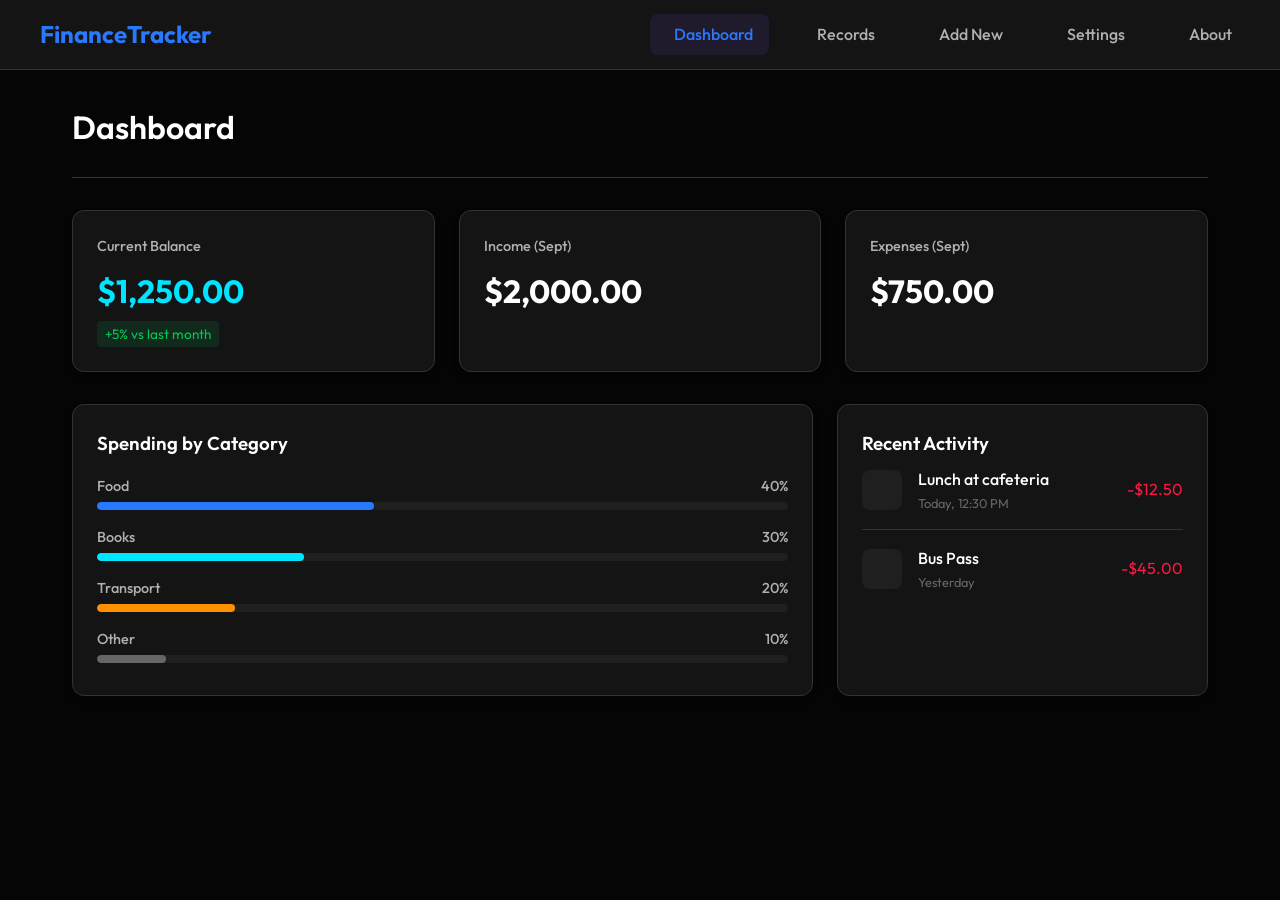
==== index.html @ 4a82b766 "feat: establish initial project structure with base HTML pages and CSS styling." ====
<!DOCTYPE html>
<html lang="en">

<head>
    <meta charset="UTF-8">
    <meta name="viewport" content="width=device-width, initial-scale=1.0">
    <meta name="description" content="A student finance tracker for budgeting and expense tracking.">
    <title>Student Finance Tracker</title>
    <link rel="stylesheet" href="styles/main.css">
    <link rel="preconnect" href="https://fonts.googleapis.com">
    <link rel="preconnect" href="https://fonts.gstatic.com" crossorigin>
    <link href="https://fonts.googleapis.com/css2?family=Outfit:wght@300;400;500;600;700&display=swap" rel="stylesheet">
</head>

<body>
    <div class="app-container">
        <!-- Navigation Sidebar/Bottom Bar -->
        <nav class="main-nav" role="navigation" aria-label="Main Navigation">
            <div class="nav-brand">
                <span class="brand-icon"></span>
                <span class="brand-text">FinanceTracker</span>
            </div>
            <ul class="nav-links">
                <li><a href="index.html" class="active" aria-current="page"><span class="icon"></span><span
                            class="label">Dashboard</span></a></li>
                <li><a href="pages/records.html"><span class="icon"></span><span class="label">Records</span></a></li>
                <li><a href="pages/add.html"><span class="icon"></span><span class="label">Add New</span></a></li>
                <li><a href="pages/settings.html"><span class="icon"></span><span class="label">Settings</span></a>
                </li>
                <li><a href="pages/about.html"><span class="icon"></span><span class="label">About</span></a></li>
            </ul>
        </nav>

        <!-- Main Content Area -->
        <main id="main-content">
            <!-- Header -->
            <header class="top-header">
                <h1>Dashboard</h1>
            </header>

            <!-- Dashboard Section -->
            <section id="dashboard" class="view-section active">
                <div class="summary-cards">
                    <div class="card summary-card balance">
                        <h3>Current Balance</h3>
                        <p class="amount">$1,250.00</p>
                        <span class="trend positive">+5% vs last month</span>
                    </div>
                    <div class="card summary-card income">
                        <h3>Income (Sept)</h3>
                        <p class="amount">$2,000.00</p>
                    </div>
                    <div class="card summary-card expense">
                        <h3>Expenses (Sept)</h3>
                        <p class="amount">$750.00</p>
                    </div>
                </div>

                <div class="charts-container">
                    <div class="card chart-card">
                        <h3>Spending by Category</h3>
                        <div class="chart-container-simple">
                            <!-- Simple Bar Chart -->
                            <div class="chart-bar-row">
                                <div class="chart-label">
                                    <span>Food</span>
                                    <span>40%</span>
                                </div>
                                <div class="chart-bar-track">
                                    <div class="chart-bar-fill food" style="width: 40%;"></div>
                                </div>
                            </div>

                            <div class="chart-bar-row">
                                <div class="chart-label">
                                    <span>Books</span>
                                    <span>30%</span>
                                </div>
                                <div class="chart-bar-track">
                                    <div class="chart-bar-fill books" style="width: 30%;"></div>
                                </div>
                            </div>

                            <div class="chart-bar-row">
                                <div class="chart-label">
                                    <span>Transport</span>
                                    <span>20%</span>
                                </div>
                                <div class="chart-bar-track">
                                    <div class="chart-bar-fill transport" style="width: 20%;"></div>
                                </div>
                            </div>

                            <div class="chart-bar-row">
                                <div class="chart-label">
                                    <span>Other</span>
                                    <span>10%</span>
                                </div>
                                <div class="chart-bar-track">
                                    <div class="chart-bar-fill other" style="width: 10%;"></div>
                                </div>
                            </div>
                        </div>
                    </div>
                    <div class="card recent-activity">
                        <h3>Recent Activity</h3>
                        <ul class="activity-list">
                            <li class="activity-item">
                                <div class="icon-box food"></div>
                                <div class="details">
                                    <span class="title">Lunch at cafeteria</span>
                                    <span class="date">Today, 12:30 PM</span>
                                </div>
                                <span class="amount negative">-$12.50</span>
                            </li>
                            <li class="activity-item">
                                <div class="icon-box transport"></div>
                                <div class="details">
                                    <span class="title">Bus Pass</span>
                                    <span class="date">Yesterday</span>
                                </div>
                                <span class="amount negative">-$45.00</span>
                            </li>
                        </ul>
                    </div>
                </div>
            </section>
        </main>
    </div>
</body>

</html>
---- styles/main.css ----
@import 'variables.css';
@import 'base.css';
@import 'layout.css';
@import 'components.css';
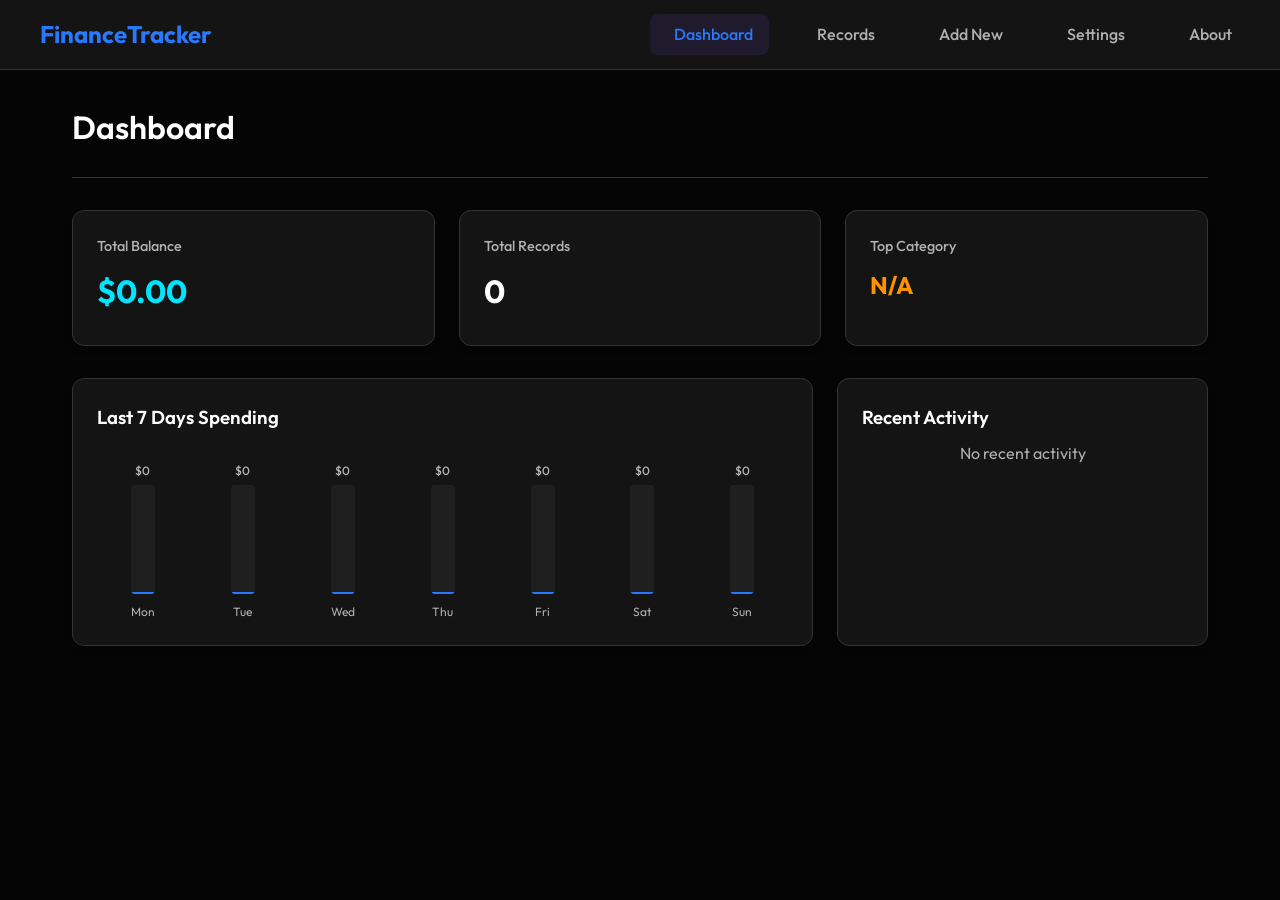
==== commit ac22cf88: "feat: Implement dynamic dashboard with summary statistics, spending trend chart, and recent activity" ====
--- a/index.html
+++ b/index.html
@@ -42,91 +42,38 @@
             <section id="dashboard" class="view-section active">
                 <div class="summary-cards">
                     <div class="card summary-card balance">
-                        <h3>Current Balance</h3>
-                        <p class="amount">$1,250.00</p>
-                        <span class="trend positive">+5% vs last month</span>
+                        <h3>Total Balance</h3>
+                        <p class="amount" id="total-amount-display">$0.00</p>
                     </div>
-                    <div class="card summary-card income">
-                        <h3>Income (Sept)</h3>
-                        <p class="amount">$2,000.00</p>
+                    <div class="card summary-card total-records">
+                        <h3>Total Records</h3>
+                        <p class="amount" id="total-records-display">0</p>
                     </div>
-                    <div class="card summary-card expense">
-                        <h3>Expenses (Sept)</h3>
-                        <p class="amount">$750.00</p>
+                    <div class="card summary-card top-category">
+                        <h3>Top Category</h3>
+                        <p class="amount" id="top-category-display">-</p>
                     </div>
                 </div>
 
                 <div class="charts-container">
                     <div class="card chart-card">
-                        <h3>Spending by Category</h3>
-                        <div class="chart-container-simple">
-                            <!-- Simple Bar Chart -->
-                            <div class="chart-bar-row">
-                                <div class="chart-label">
-                                    <span>Food</span>
-                                    <span>40%</span>
-                                </div>
-                                <div class="chart-bar-track">
-                                    <div class="chart-bar-fill food" style="width: 40%;"></div>
-                                </div>
-                            </div>
-
-                            <div class="chart-bar-row">
-                                <div class="chart-label">
-                                    <span>Books</span>
-                                    <span>30%</span>
-                                </div>
-                                <div class="chart-bar-track">
-                                    <div class="chart-bar-fill books" style="width: 30%;"></div>
-                                </div>
-                            </div>
-
-                            <div class="chart-bar-row">
-                                <div class="chart-label">
-                                    <span>Transport</span>
-                                    <span>20%</span>
-                                </div>
-                                <div class="chart-bar-track">
-                                    <div class="chart-bar-fill transport" style="width: 20%;"></div>
-                                </div>
-                            </div>
-
-                            <div class="chart-bar-row">
-                                <div class="chart-label">
-                                    <span>Other</span>
-                                    <span>10%</span>
-                                </div>
-                                <div class="chart-bar-track">
-                                    <div class="chart-bar-fill other" style="width: 10%;"></div>
-                                </div>
-                            </div>
+                        <h3>Last 7 Days Spending</h3>
+                        <div id="trend-chart-container">
+                            <!-- Chart rendered by dashboard.js -->
                         </div>
                     </div>
                     <div class="card recent-activity">
                         <h3>Recent Activity</h3>
                         <ul class="activity-list">
-                            <li class="activity-item">
-                                <div class="icon-box food"></div>
-                                <div class="details">
-                                    <span class="title">Lunch at cafeteria</span>
-                                    <span class="date">Today, 12:30 PM</span>
-                                </div>
-                                <span class="amount negative">-$12.50</span>
-                            </li>
-                            <li class="activity-item">
-                                <div class="icon-box transport"></div>
-                                <div class="details">
-                                    <span class="title">Bus Pass</span>
-                                    <span class="date">Yesterday</span>
-                                </div>
-                                <span class="amount negative">-$45.00</span>
-                            </li>
+                            <!-- Dynamic Content -->
                         </ul>
                     </div>
                 </div>
             </section>
         </main>
     </div>
+    <script src="scripts/app.js"></script>
+    <script src="scripts/dashboard.js"></script>
 </body>
 
 </html>
--- a/styles/main.css
+++ b/styles/main.css
@@ -1,4 +1,5 @@
 @import 'variables.css';
 @import 'base.css';
 @import 'layout.css';
-@import 'components.css';+@import 'components.css';
+@import 'dashboard.css';
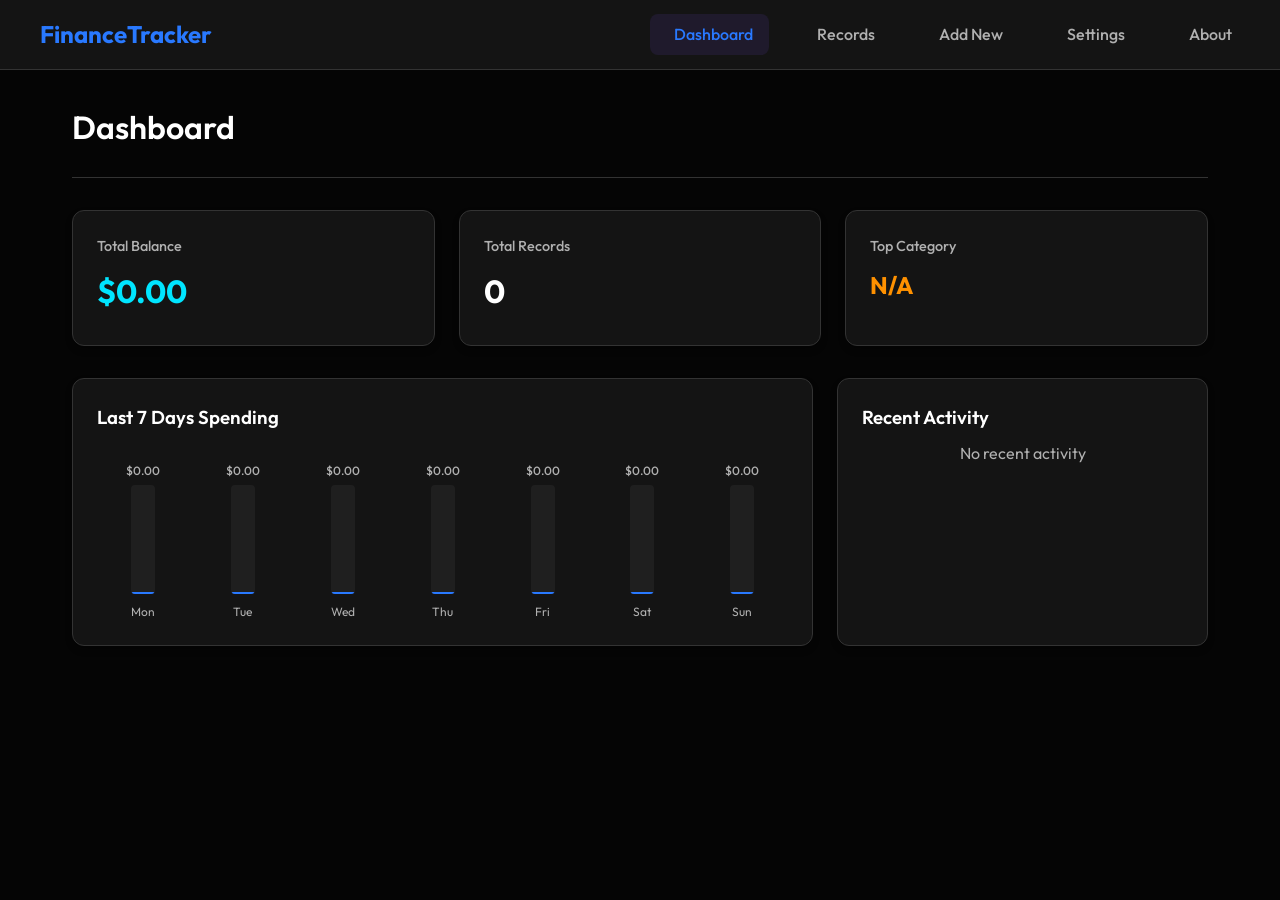
==== commit 07dc6d62: "feat: Establish core application structure, implement add transaction functionality with client-side" ====
--- a/index.html
+++ b/index.html
@@ -41,15 +41,15 @@
             <!-- Dashboard Section -->
             <section id="dashboard" class="view-section active">
                 <div class="summary-cards">
-                    <div class="card summary-card balance">
+                    <div class="card summary-card balance" aria-live="polite">
                         <h3>Total Balance</h3>
                         <p class="amount" id="total-amount-display">$0.00</p>
                     </div>
-                    <div class="card summary-card total-records">
+                    <div class="card summary-card total-records" aria-live="polite">
                         <h3>Total Records</h3>
                         <p class="amount" id="total-records-display">0</p>
                     </div>
-                    <div class="card summary-card top-category">
+                    <div class="card summary-card top-category" aria-live="polite">
                         <h3>Top Category</h3>
                         <p class="amount" id="top-category-display">-</p>
                     </div>
